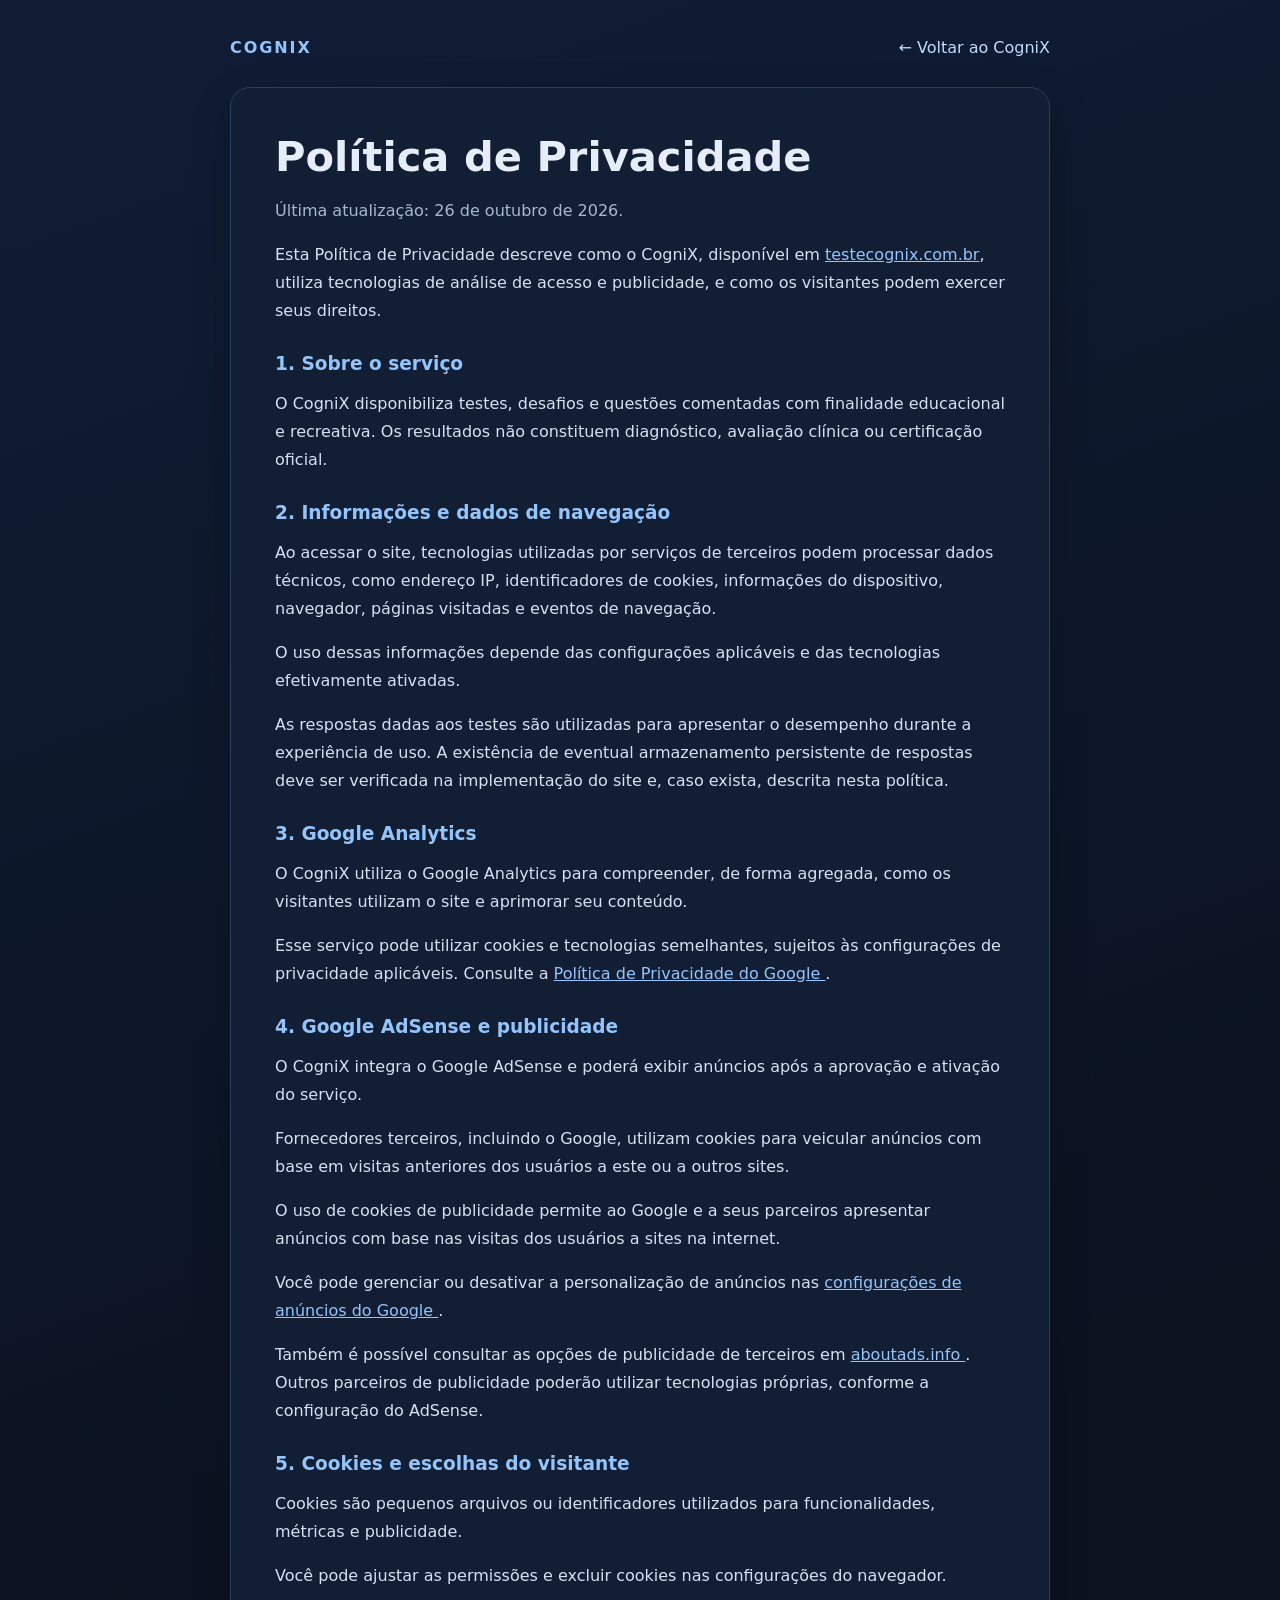
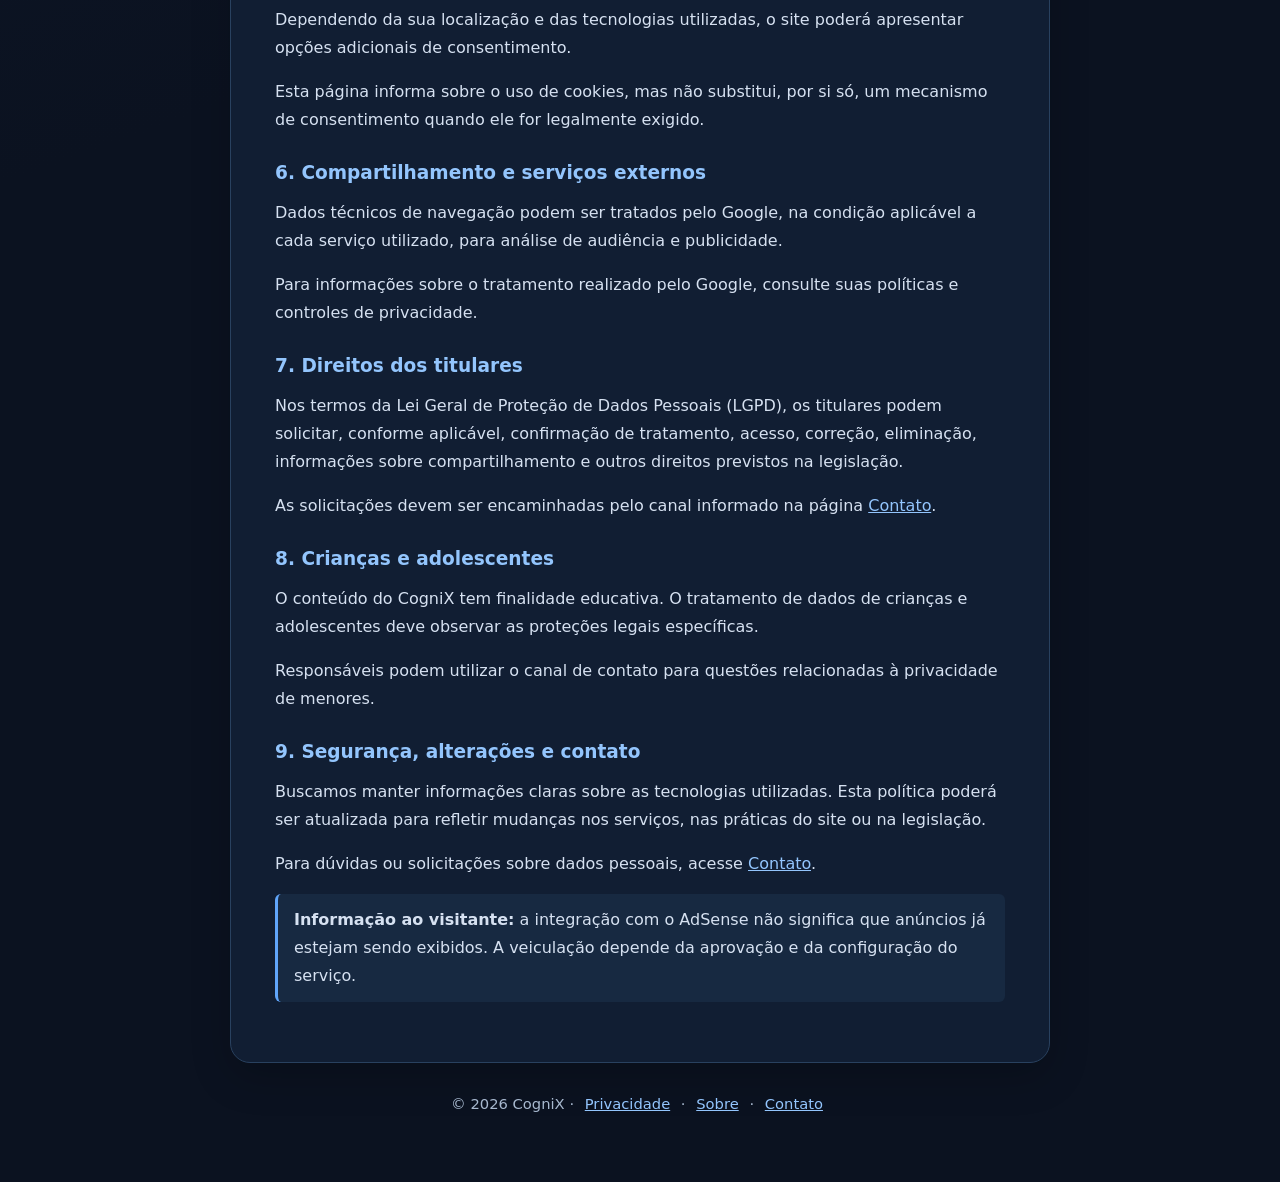
==== privacidade.html @ 1d740a7e "Add files via upload" ====
<!DOCTYPE html>
<html lang="pt-BR">

<head>
  <meta charset="UTF-8">
  <meta name="viewport" content="width=device-width, initial-scale=1.0">
  <meta name="theme-color" content="#111827">

  <title>Política de Privacidade | CogniX</title>

  <meta name="description"
        content="Saiba como o CogniX utiliza serviços de análise, publicidade e cookies.">

  <link rel="stylesheet" href="paginas.css">
</head>

<body>
  <div class="wrap">

    <!-- Cabeçalho -->
    <header class="top">
      <a class="brand" href="index.html">COGNIX</a>
      <a class="back" href="index.html">← Voltar ao CogniX</a>
    </header>

    <!-- Conteúdo principal -->
    <main class="panel">

      <h1>Política de Privacidade</h1>

      <p class="muted">
        Última atualização: 26 de outubro de 2026.
      </p>

      <p>
        Esta Política de Privacidade descreve como o CogniX,
        disponível em
        <a href="https://testecognix.com.br/">testecognix.com.br</a>,
        utiliza tecnologias de análise de acesso e publicidade,
        e como os visitantes podem exercer seus direitos.
      </p>

      <h2>1. Sobre o serviço</h2>

      <p>
        O CogniX disponibiliza testes, desafios e questões comentadas
        com finalidade educacional e recreativa. Os resultados não
        constituem diagnóstico, avaliação clínica ou certificação oficial.
      </p>

      <h2>2. Informações e dados de navegação</h2>

      <p>
        Ao acessar o site, tecnologias utilizadas por serviços de terceiros
        podem processar dados técnicos, como endereço IP, identificadores
        de cookies, informações do dispositivo, navegador, páginas visitadas
        e eventos de navegação.
      </p>

      <p>
        O uso dessas informações depende das configurações aplicáveis
        e das tecnologias efetivamente ativadas.
      </p>

      <p>
        As respostas dadas aos testes são utilizadas para apresentar
        o desempenho durante a experiência de uso.
        A existência de eventual armazenamento persistente de respostas
        deve ser verificada na implementação do site e, caso exista,
        descrita nesta política.
      </p>

      <h2>3. Google Analytics</h2>

      <p>
        O CogniX utiliza o Google Analytics para compreender, de forma
        agregada, como os visitantes utilizam o site e aprimorar seu conteúdo.
      </p>

      <p>
        Esse serviço pode utilizar cookies e tecnologias semelhantes,
        sujeitos às configurações de privacidade aplicáveis.
        Consulte a
        <a href="https://policies.google.com/privacy?hl=pt-BR"
           target="_blank"
           rel="noopener noreferrer">
          Política de Privacidade do Google
        </a>.
      </p>

      <h2>4. Google AdSense e publicidade</h2>

      <p>
        O CogniX integra o Google AdSense e poderá exibir anúncios
        após a aprovação e ativação do serviço.
      </p>

      <p>
        Fornecedores terceiros, incluindo o Google, utilizam cookies
        para veicular anúncios com base em visitas anteriores dos usuários
        a este ou a outros sites.
      </p>

      <p>
        O uso de cookies de publicidade permite ao Google e a seus parceiros
        apresentar anúncios com base nas visitas dos usuários a sites
        na internet.
      </p>

      <p>
        Você pode gerenciar ou desativar a personalização de anúncios nas
        <a href="https://myadcenter.google.com/"
           target="_blank"
           rel="noopener noreferrer">
          configurações de anúncios do Google
        </a>.
      </p>

      <p>
        Também é possível consultar as opções de publicidade de terceiros em
        <a href="https://www.aboutads.info/"
           target="_blank"
           rel="noopener noreferrer">
          aboutads.info
        </a>.
        Outros parceiros de publicidade poderão utilizar tecnologias próprias,
        conforme a configuração do AdSense.
      </p>

      <h2>5. Cookies e escolhas do visitante</h2>

      <p>
        Cookies são pequenos arquivos ou identificadores utilizados
        para funcionalidades, métricas e publicidade.
      </p>

      <p>
        Você pode ajustar as permissões e excluir cookies nas configurações
        do navegador.
      </p>

      <p>
        Dependendo da sua localização e das tecnologias utilizadas,
        o site poderá apresentar opções adicionais de consentimento.
      </p>

      <p>
        Esta página informa sobre o uso de cookies, mas não substitui,
        por si só, um mecanismo de consentimento quando ele for
        legalmente exigido.
      </p>

      <h2>6. Compartilhamento e serviços externos</h2>

      <p>
        Dados técnicos de navegação podem ser tratados pelo Google,
        na condição aplicável a cada serviço utilizado, para análise
        de audiência e publicidade.
      </p>

      <p>
        Para informações sobre o tratamento realizado pelo Google,
        consulte suas políticas e controles de privacidade.
      </p>

      <h2>7. Direitos dos titulares</h2>

      <p>
        Nos termos da Lei Geral de Proteção de Dados Pessoais (LGPD),
        os titulares podem solicitar, conforme aplicável, confirmação
        de tratamento, acesso, correção, eliminação, informações sobre
        compartilhamento e outros direitos previstos na legislação.
      </p>

      <p>
        As solicitações devem ser encaminhadas pelo canal informado
        na página <a href="contato.html">Contato</a>.
      </p>

      <h2>8. Crianças e adolescentes</h2>

      <p>
        O conteúdo do CogniX tem finalidade educativa.
        O tratamento de dados de crianças e adolescentes deve observar
        as proteções legais específicas.
      </p>

      <p>
        Responsáveis podem utilizar o canal de contato para questões
        relacionadas à privacidade de menores.
      </p>

      <h2>9. Segurança, alterações e contato</h2>

      <p>
        Buscamos manter informações claras sobre as tecnologias utilizadas.
        Esta política poderá ser atualizada para refletir mudanças nos
        serviços, nas práticas do site ou na legislação.
      </p>

      <p>
        Para dúvidas ou solicitações sobre dados pessoais, acesse
        <a href="contato.html">Contato</a>.
      </p>

      <p class="notice">
        <strong>Informação ao visitante:</strong>
        a integração com o AdSense não significa que anúncios já estejam
        sendo exibidos. A veiculação depende da aprovação e da
        configuração do serviço.
      </p>

    </main>

    <!-- Rodapé -->
    <footer class="footer">
      &copy; 2026 CogniX ·
      <a href="privacidade.html">Privacidade</a> ·
      <a href="sobre.html">Sobre</a> ·
      <a href="contato.html">Contato</a>
    </footer>

  </div>
</body>

</html>
---- paginas.css ----
:root{color-scheme:dark;font-family:system-ui,-apple-system,'Segoe UI',sans-serif;background:#0b1220;color:#e5edf8}*{box-sizing:border-box}body{margin:0;min-height:100vh;background:linear-gradient(160deg,#101d35,#0b1220 55%)}.wrap{max-width:860px;margin:0 auto;padding:38px 20px 70px}.top{display:flex;justify-content:space-between;align-items:center;gap:16px;margin-bottom:30px}.brand{font-weight:800;letter-spacing:.12em;color:#93c5fd;text-decoration:none}.back{color:#bfdbfe;text-decoration:none}.panel{background:#111e33;border:1px solid #29415f;border-radius:20px;padding:clamp(22px,5vw,44px);box-shadow:0 14px 40px #0003}h1{font-size:clamp(1.8rem,4vw,2.6rem);margin:0 0 12px}h2{font-size:1.16rem;color:#93c5fd;margin:28px 0 10px}p,li{line-height:1.75;color:#d6e1f1}a{color:#93c5fd}ul{padding-left:22px}.muted{color:#a8b9cf}.notice{border-left:3px solid #60a5fa;padding:12px 16px;background:#172941;border-radius:6px}.footer{margin-top:32px;text-align:center;color:#a8b9cf;font-size:.92rem}.footer a{margin:0 6px}code{overflow-wrap:anywhere}@media(max-width:550px){.top{align-items:flex-start;flex-direction:column}}
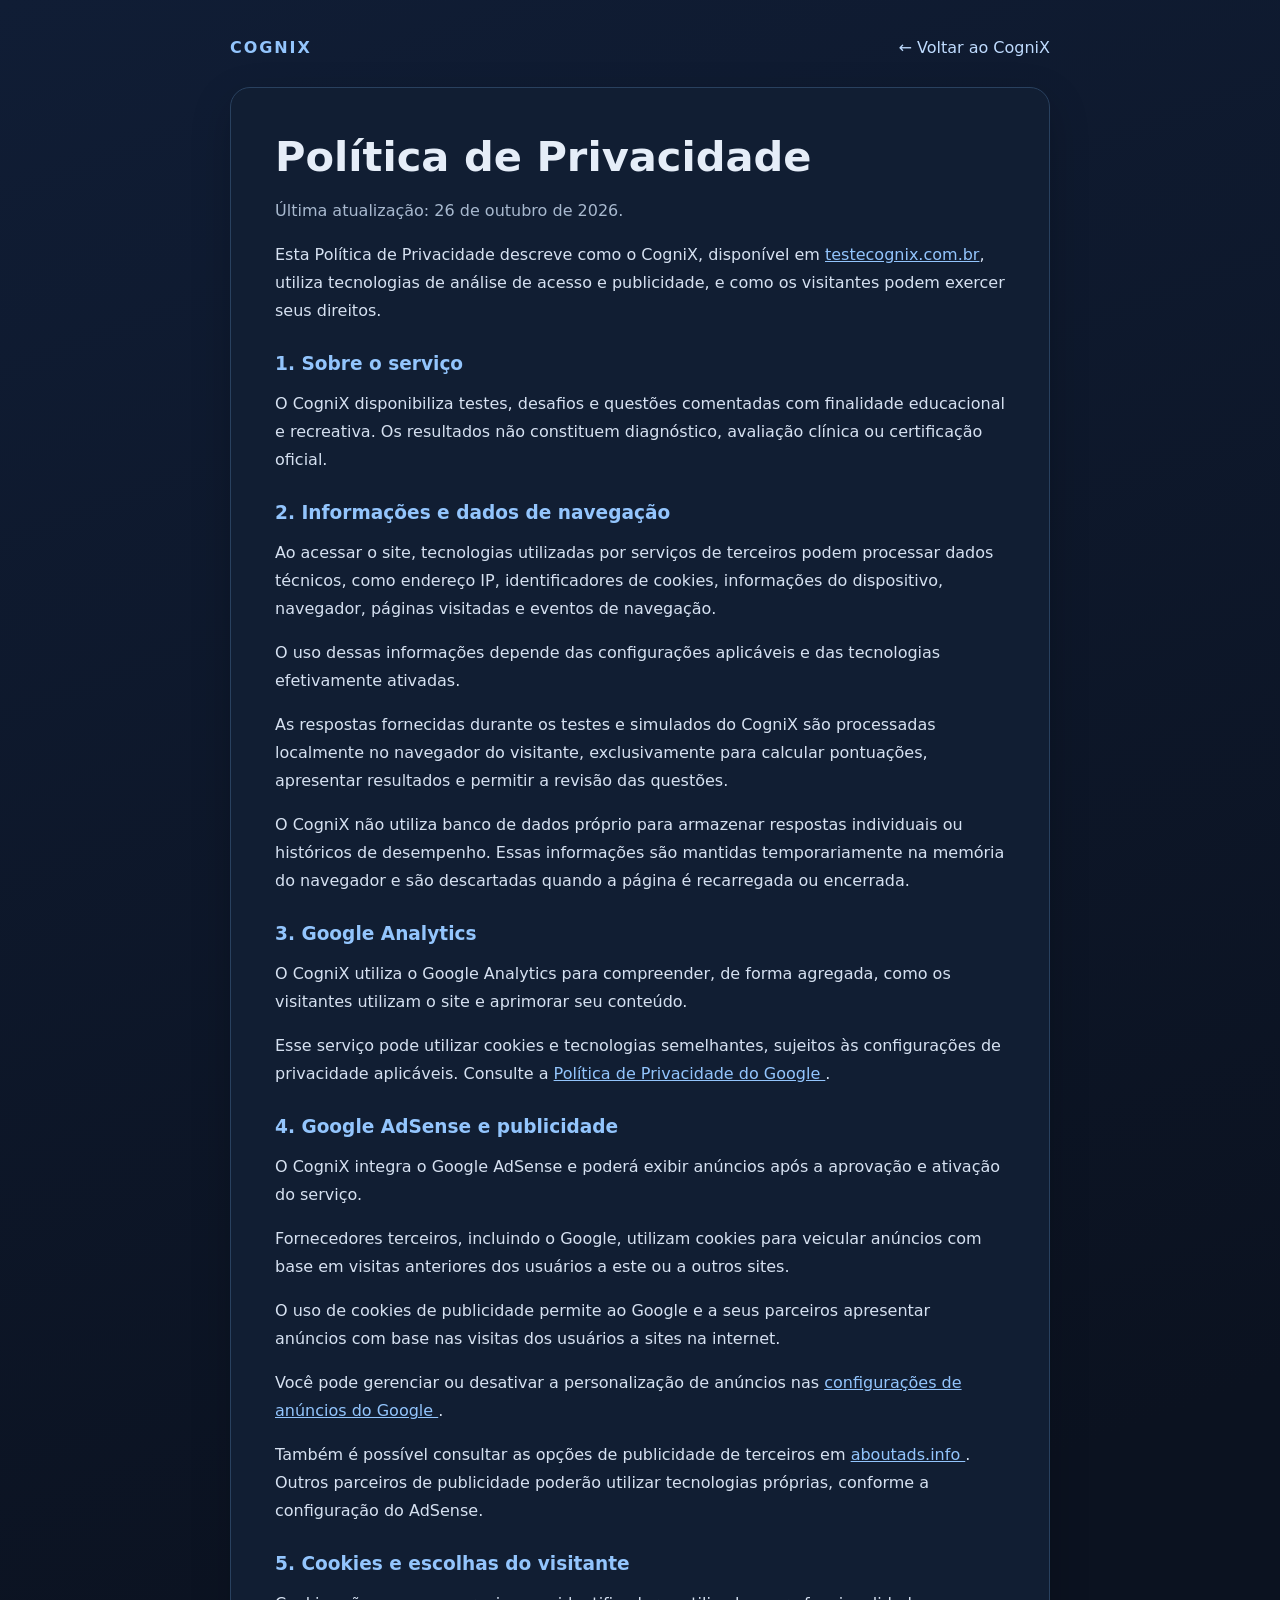
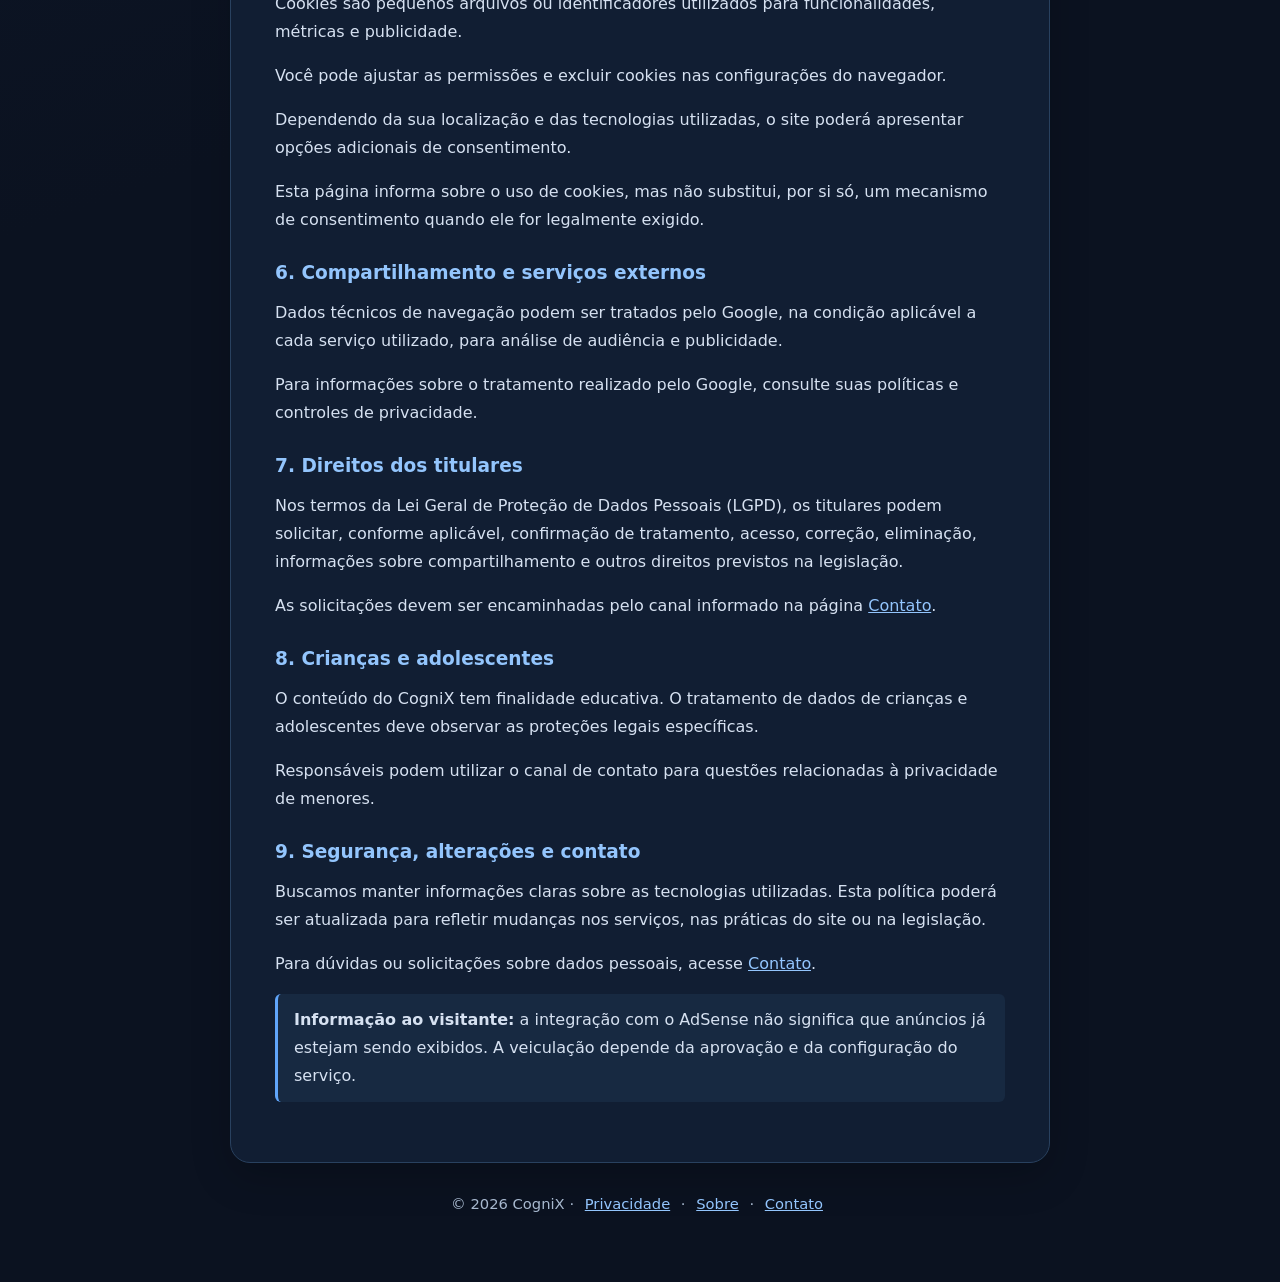
==== commit e6d83461: "Update privacidade.html" ====
--- a/privacidade.html
+++ b/privacidade.html
@@ -63,13 +63,22 @@
         e das tecnologias efetivamente ativadas.
       </p>
 
-      <p>
-        As respostas dadas aos testes são utilizadas para apresentar
-        o desempenho durante a experiência de uso.
-        A existência de eventual armazenamento persistente de respostas
-        deve ser verificada na implementação do site e, caso exista,
-        descrita nesta política.
-      </p>
+
+      <p>
+        As respostas fornecidas durante os testes e simulados
+        do CogniX são processadas localmente no navegador
+        do visitante, exclusivamente para calcular pontuações,
+        apresentar resultados e permitir a revisão das questões.
+      </p>
+
+      <p>
+        O CogniX não utiliza banco de dados próprio para
+        armazenar respostas individuais ou históricos de
+        desempenho. Essas informações são mantidas
+        temporariamente na memória do navegador e são
+        descartadas quando a página é recarregada ou encerrada.
+      </p>
+
 
       <h2>3. Google Analytics</h2>
 
